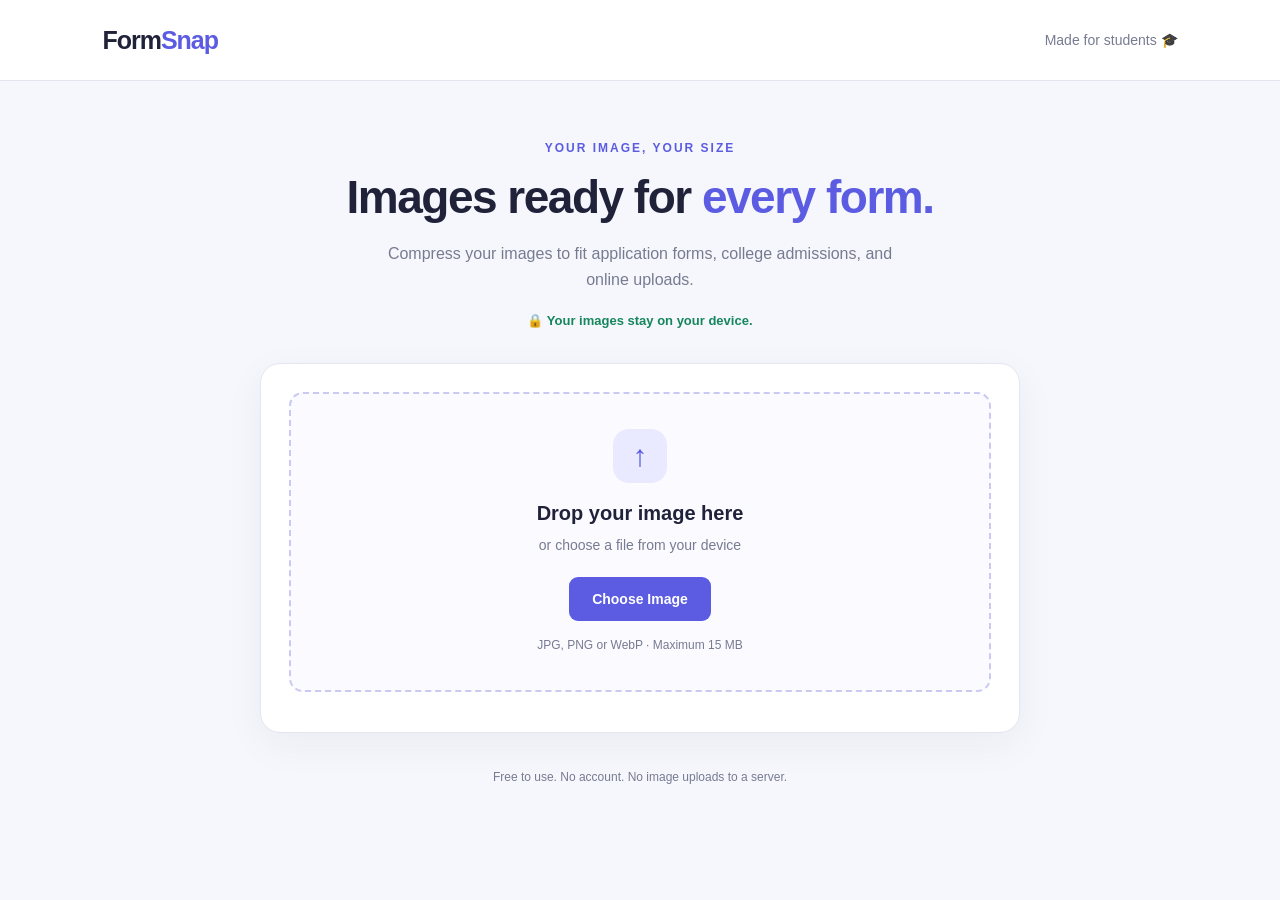
==== index.html @ 489eea36 "Add FormSnap website files" ====
<!DOCTYPE html>
<html lang="en">
<head>
  <meta charset="UTF-8">
  <meta name="viewport" content="width=device-width, initial-scale=1.0">
  <meta name="description" content="Compress images for student forms quickly and privately.">
  <title>FormSnap — Image Compressor</title>
  <link rel="stylesheet" href="style.css">
  <script src="script.js" defer></script>
</head>
<body>
  <header class="navbar">
    <a href="#" class="logo">Form<span>Snap</span></a>
    <p>Made for students 🎓</p>
  </header>

  <main class="container">
    <section class="hero">
      <p class="eyebrow">YOUR IMAGE, YOUR SIZE</p>
      <h1>Images ready for <span>every form.</span></h1>
      <p class="subtitle">
        Compress your images to fit application forms,
        college admissions, and online uploads.
      </p>
      <p class="privacy">🔒 Your images stay on your device.</p>
    </section>

    <section class="compressor">
      <div class="upload-area" id="upload-area">
        <div class="upload-icon">↑</div>
        <h2>Drop your image here</h2>
        <p>or choose a file from your device</p>

        <label for="file-input" class="upload-button">
          Choose Image
        </label>

        <input
          type="file"
          id="file-input"
          accept="image/jpeg,image/png,image/webp"
          hidden
        >

        <p class="file-hint">JPG, PNG or WebP · Maximum 15 MB</p>
      </div>

      <p id="error-message" class="error-message" role="alert" hidden></p>
      <p id="status-message" class="status-message" role="status" aria-live="polite"></p>

      <div id="editor" hidden>
        <div class="preview-container">
          <img id="image-preview" alt="Selected image preview">
        </div>

        <p id="image-info" class="image-info"></p>
        <button id="remove-image-button" class="remove-button" type="button">✕ Remove image</button>

        <label for="target-size" class="field-label">
          Target image size
        </label>

        <select id="target-size">
          <option value="51200">50 KB</option>
          <option value="102400" selected>100 KB</option>
          <option value="204800">200 KB</option>
        </select>

        <div class="size-comparison">
          <div class="size-card">
            <p>Original size</p>
            <strong id="original-size">—</strong>
          </div>

          <div class="size-card">
            <p>Compressed size</p>
            <strong id="compressed-size">Not compressed</strong>
          </div>
        </div>

        <p id="compression-result" aria-live="polite"></p>

        <button id="compress-button" class="primary-button" type="button">
          Compress Image
        </button>

        <a id="download-button" class="download-button" hidden>
          Download Image
        </a>

<div class="tool-divider"></div>

<section class="extra-tools" aria-labelledby="tools-heading">
  <h2 id="tools-heading">More image tools</h2>
  <p class="tools-description">
    Convert formats or resize your image right in your browser.
  </p>

  <label class="field-label" for="output-format">
    Convert image to
  </label>
  <select id="output-format">
    <option value="image/jpeg">JPG</option>
    <option value="image/png">PNG</option>
    <option value="image/webp">WebP</option>
  </select>

  <div class="resize-heading">
    <label class="field-label" for="resize-width">
      Resize image (pixels)
    </label>
    <label class="ratio-option">
      <input id="keep-ratio" type="checkbox" checked>
      Keep aspect ratio
    </label>
  </div>

  <div class="dimension-fields">
    <div>
      <label class="small-label" for="resize-width">Width</label>
      <input id="resize-width" type="number" min="1" max="12000" step="1">
    </div>
    <div>
      <label class="small-label" for="resize-height">Height</label>
      <input id="resize-height" type="number" min="1" max="12000" step="1">
    </div>
  </div>

  <button id="transform-button" class="primary-button" type="button">
    Convert / Resize Image
  </button>

  <p id="transformation-result" aria-live="polite"></p>
</section>

      </div>
    </section>

    <footer>
      <p>Free to use. No account. No image uploads to a server.</p>
    </footer>
  </main>
</body>
</html>
---- style.css ----
/* 1. Basic reset */
* {
  margin: 0;
  padding: 0;
  box-sizing: border-box;
}

:root {
  --primary: #5b5ce2;
  --primary-dark: #4546c5;
  --background: #f6f7fc;
  --surface: #ffffff;
  --text: #20223a;
  --muted: #777b91;
  --border: #e3e5f0;
  --success: #16865c;
  --danger: #d9364f;
}

body {
  font-family: -apple-system, BlinkMacSystemFont, "Segoe UI",
    sans-serif;
  background: var(--background);
  color: var(--text);
  min-height: 100vh;
  line-height: 1.6;
}

/* 2. Navigation */
.navbar {
  display: flex;
  justify-content: space-between;
  align-items: center;
  padding: 20px 8%;
  background: var(--surface);
  border-bottom: 1px solid var(--border);
}

.logo {
  color: var(--text);
  font-size: 25px;
  font-weight: 800;
  text-decoration: none;
  letter-spacing: -1px;
}

.logo span {
  color: var(--primary);
}

.navbar p {
  color: var(--muted);
  font-size: 14px;
}

/* 3. Main layout */
.container {
  width: min(100% - 32px, 760px);
  margin: 0 auto;
}

.hero {
  text-align: center;
  padding: 58px 0 32px;
}

.eyebrow {
  color: var(--primary);
  font-size: 12px;
  font-weight: 800;
  letter-spacing: 2px;
  margin-bottom: 12px;
}

.hero h1 {
  font-size: clamp(32px, 6vw, 46px);
  line-height: 1.2;
  letter-spacing: -1.5px;
  margin-bottom: 16px;
}

.hero h1 span {
  color: var(--primary);
}

.subtitle {
  max-width: 510px;
  margin: 0 auto;
  color: var(--muted);
  font-size: 16px;
}

.privacy {
  margin-top: 18px;
  color: var(--success);
  font-size: 13px;
  font-weight: 600;
}

/* 4. Main compressor card */
.compressor {
  background: var(--surface);
  border: 1px solid var(--border);
  border-radius: 20px;
  padding: 28px;
  box-shadow: 0 12px 40px rgba(32, 34, 58, 0.05);
  margin-bottom: 35px;
}

/* 5. Upload area */
.upload-area {
  text-align: center;
  padding: 35px 16px;
  border: 2px dashed #c9c9f2;
  border-radius: 14px;
  background: #fafaff;
  transition: background 0.2s, border-color 0.2s;
}

.upload-area.dragging {
  background: #eeeeff;
  border-color: var(--primary);
}

.upload-icon {
  display: grid;
  place-items: center;
  width: 54px;
  height: 54px;
  margin: 0 auto 14px;
  background: #e9e9ff;
  color: var(--primary);
  border-radius: 16px;
  font-size: 30px;
  font-weight: 600;
}

.upload-area h2 {
  font-size: 20px;
  margin-bottom: 5px;
}

.upload-area > p {
  color: var(--muted);
  font-size: 14px;
}

.upload-button {
  display: inline-block;
  margin-top: 20px;
  padding: 11px 23px;
  background: var(--primary);
  color: white;
  border-radius: 9px;
  font-size: 14px;
  font-weight: 700;
  cursor: pointer;
  transition: background 0.2s, transform 0.2s;
}

.upload-button:hover {
  background: var(--primary-dark);
  transform: translateY(-1px);
}

.upload-area .file-hint {
  margin-top: 15px;
  font-size: 12px;
}

/* 6. Preview */
#editor {
  margin-top: 25px;
}

.preview-container {
  display: flex;
  justify-content: center;
  align-items: center;
  padding: 15px;
  background: #f8f9fd;
  border: 1px solid var(--border);
  border-radius: 12px;
  min-height: 150px;
  margin-bottom: 12px;
}

#image-preview {
  display: block;
  max-width: 100%;
  max-height: 350px;
  object-fit: contain;
  border-radius: 6px;
}

.image-info {
  color: var(--muted);
  font-size: 13px;
  text-align: center;
  margin-bottom: 24px;
}

/* 7. Form controls */
.field-label {
  display: block;
  font-size: 14px;
  font-weight: 700;
  margin-bottom: 8px;
}

#target-size {
  width: 100%;
  padding: 12px;
  border: 1px solid var(--border);
  border-radius: 9px;
  background: white;
  color: var(--text);
  font: inherit;
  margin-bottom: 22px;
  cursor: pointer;
}

#target-size:focus {
  outline: 2px solid var(--primary);
  outline-offset: 2px;
}

/* 8. Before-and-after sizes */
.size-comparison {
  display: grid;
  grid-template-columns: 1fr 1fr;
  gap: 12px;
  margin-bottom: 20px;
}

.size-card {
  padding: 16px;
  background: #f8f9fd;
  border: 1px solid var(--border);
  border-radius: 12px;
  overflow-wrap: anywhere;
}

.size-card p {
  color: var(--muted);
  font-size: 12px;
  margin-bottom: 6px;
}

.size-card strong {
  font-size: 19px;
}

/* 9. Buttons */
.primary-button,
.download-button {
  display: block;
  width: 100%;
  padding: 13px 16px;
  border: none;
  border-radius: 9px;
  text-align: center;
  text-decoration: none;
  font: inherit;
  font-weight: 700;
  cursor: pointer;
  transition: background 0.2s;
}

.primary-button {
  background: var(--primary);
  color: white;
}

.primary-button:hover:not(:disabled) {
  background: var(--primary-dark);
}

.primary-button:disabled {
  opacity: 0.65;
  cursor: wait;
}

.download-button {
  margin-top: 12px;
  background: #e7f8ef;
  color: #147448;
  border: 1px solid #b8e8ce;
}

.download-button:hover {
  background: #d4f2e1;
}

/* 10. Status and errors */
.error-message {
  margin-top: 14px;
  padding: 11px 13px;
  color: var(--danger);
  background: #fff0f2;
  border: 1px solid #ffd2d9;
  border-radius: 9px;
  font-size: 13px;
}

.status-message {
  color: var(--muted);
  font-size: 13px;
  margin-top: 12px;
  text-align: center;
}

#compression-result {
  font-size: 13px;
  margin-bottom: 16px;
}

/* 11. Footer */
footer {
  text-align: center;
  color: var(--muted);
  font-size: 12px;
  padding: 0 0 28px;
}

/* 12. Keyboard accessibility */
button:focus-visible,
a:focus-visible,
.upload-button:focus-visible {
  outline: 3px solid #9b9cff;
  outline-offset: 3px;
}

/* 13. Mobile responsiveness */
@media (max-width: 520px) {
  .navbar {
    padding: 16px 20px;
  }

  .logo {
    font-size: 22px;
  }

  .navbar p {
    font-size: 12px;
  }

  .hero {
    padding-top: 40px;
  }

  .hero h1 {
    letter-spacing: -1px;
  }

  .subtitle {
    font-size: 14px;
  }

  .compressor {
    padding: 16px;
    border-radius: 15px;
  }

  .upload-area {
    padding: 28px 10px;
  }

  .upload-area h2 {
    font-size: 18px;
  }

  .size-card {
    padding: 12px;
  }

  .size-card strong {
    font-size: 16px;
  }
}
/* Remove selected image */
.remove-button {
  display: block;
  margin: 0 auto 24px;
  padding: 9px 16px;
  border: 1px solid #ffd2d9;
  border-radius: 8px;
  background: #fff0f2;
  color: #d9364f;
  font: inherit;
  font-size: 13px;
  font-weight: 600;
  cursor: pointer;
}

.remove-button:hover {
  background: #ffe1e6;
}

.remove-button:focus-visible {
  outline: 3px solid #ff9aaa;
  outline-offset: 3px;
}

/* Additional image tools */
.tool-divider {
  height: 1px;
  background: var(--border);
  margin: 28px 0;
}

.extra-tools h2 {
  font-size: 20px;
  margin-bottom: 4px;
}

.tools-description {
  color: var(--muted);
  font-size: 13px;
  margin-bottom: 20px;
}

#output-format,
.dimension-fields input {
  width: 100%;
  padding: 11px;
  border: 1px solid var(--border);
  border-radius: 9px;
  background: white;
  color: var(--text);
  font: inherit;
}

#output-format {
  margin-bottom: 20px;
}

.resize-heading {
  display: flex;
  align-items: center;
  justify-content: space-between;
  gap: 12px;
  flex-wrap: wrap;
}

.ratio-option {
  display: flex;
  align-items: center;
  gap: 6px;
  font-size: 12px;
  color: var(--muted);
  margin-bottom: 8px;
}

.dimension-fields {
  display: grid;
  grid-template-columns: 1fr 1fr;
  gap: 12px;
  margin-bottom: 20px;
}

.small-label {
  display: block;
  font-size: 12px;
  color: var(--muted);
  margin-bottom: 6px;
}

#transformation-result {
  font-size: 13px;
  margin-top: 12px;
  overflow-wrap: anywhere;
}

#transform-button:disabled {
  opacity: 0.65;
  cursor: wait;
}

@media (max-width: 380px) {
  .dimension-fields {
    grid-template-columns: 1fr;
  }
}
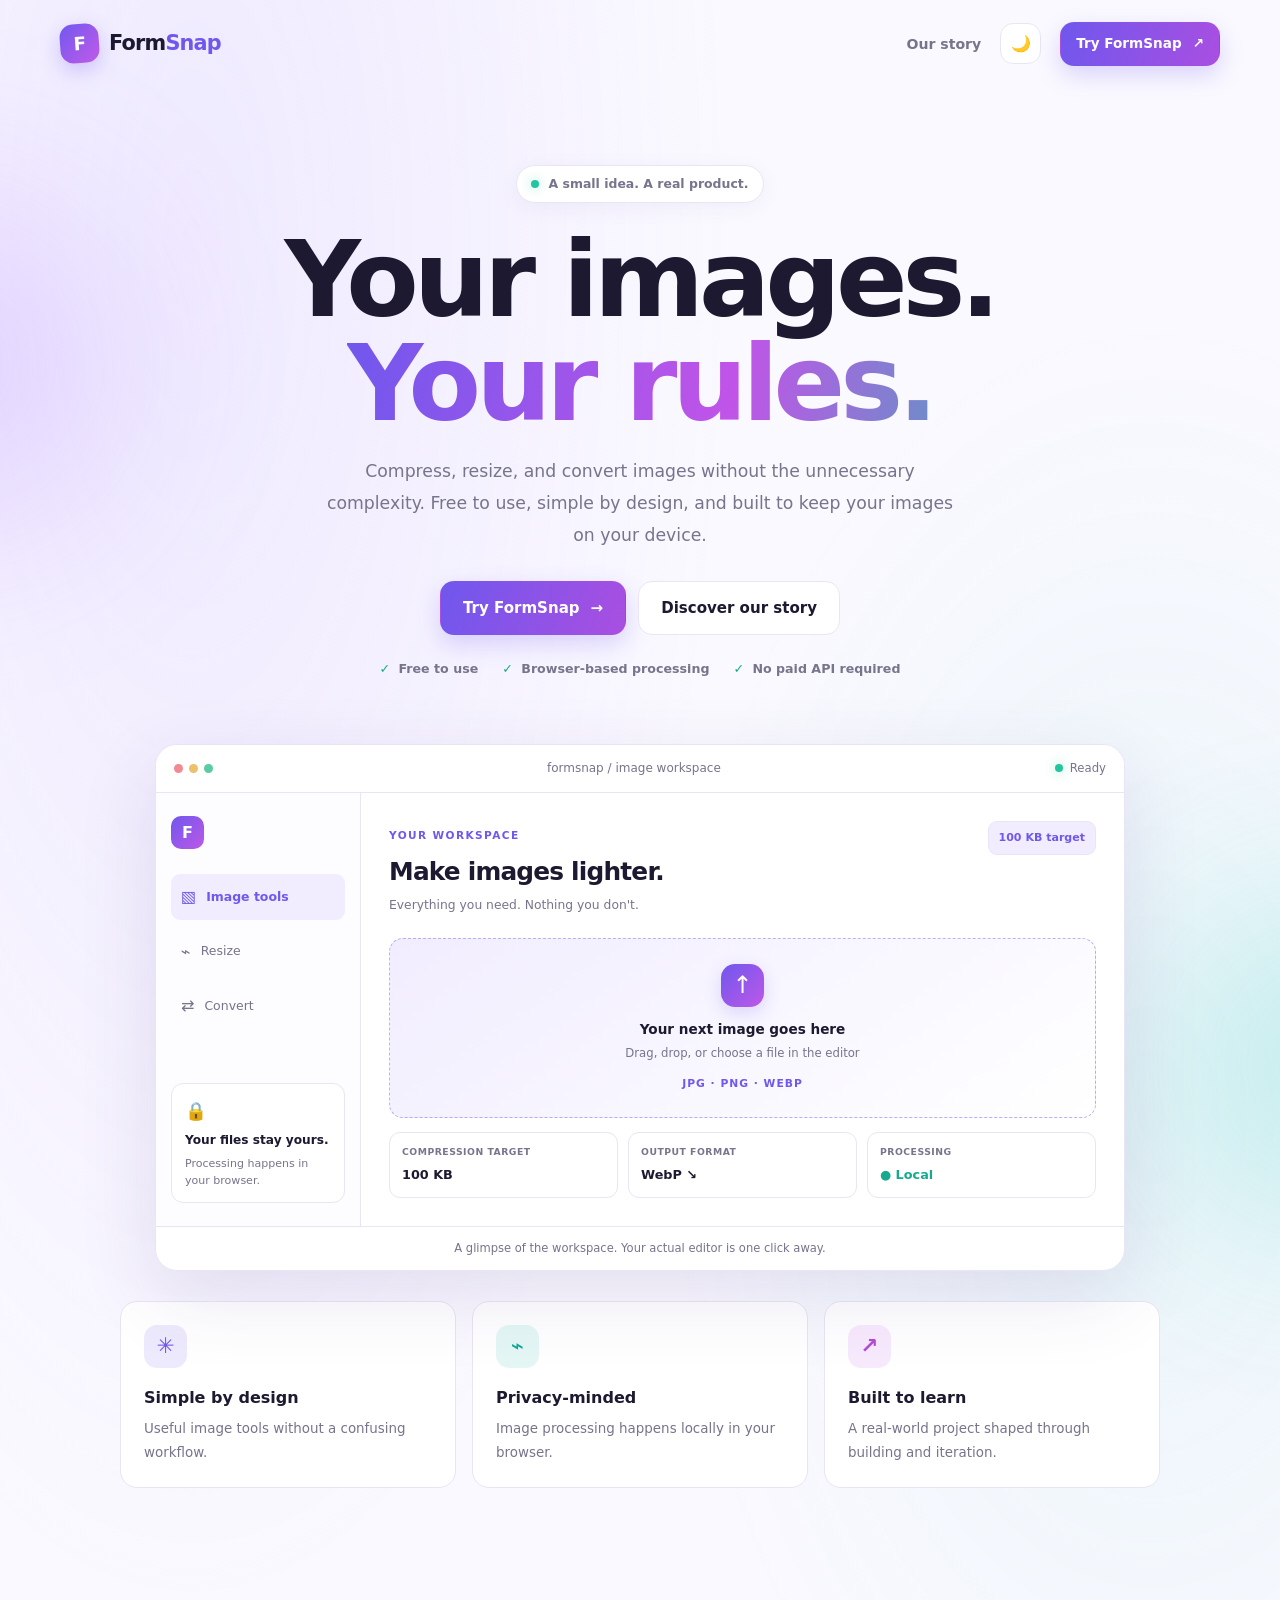
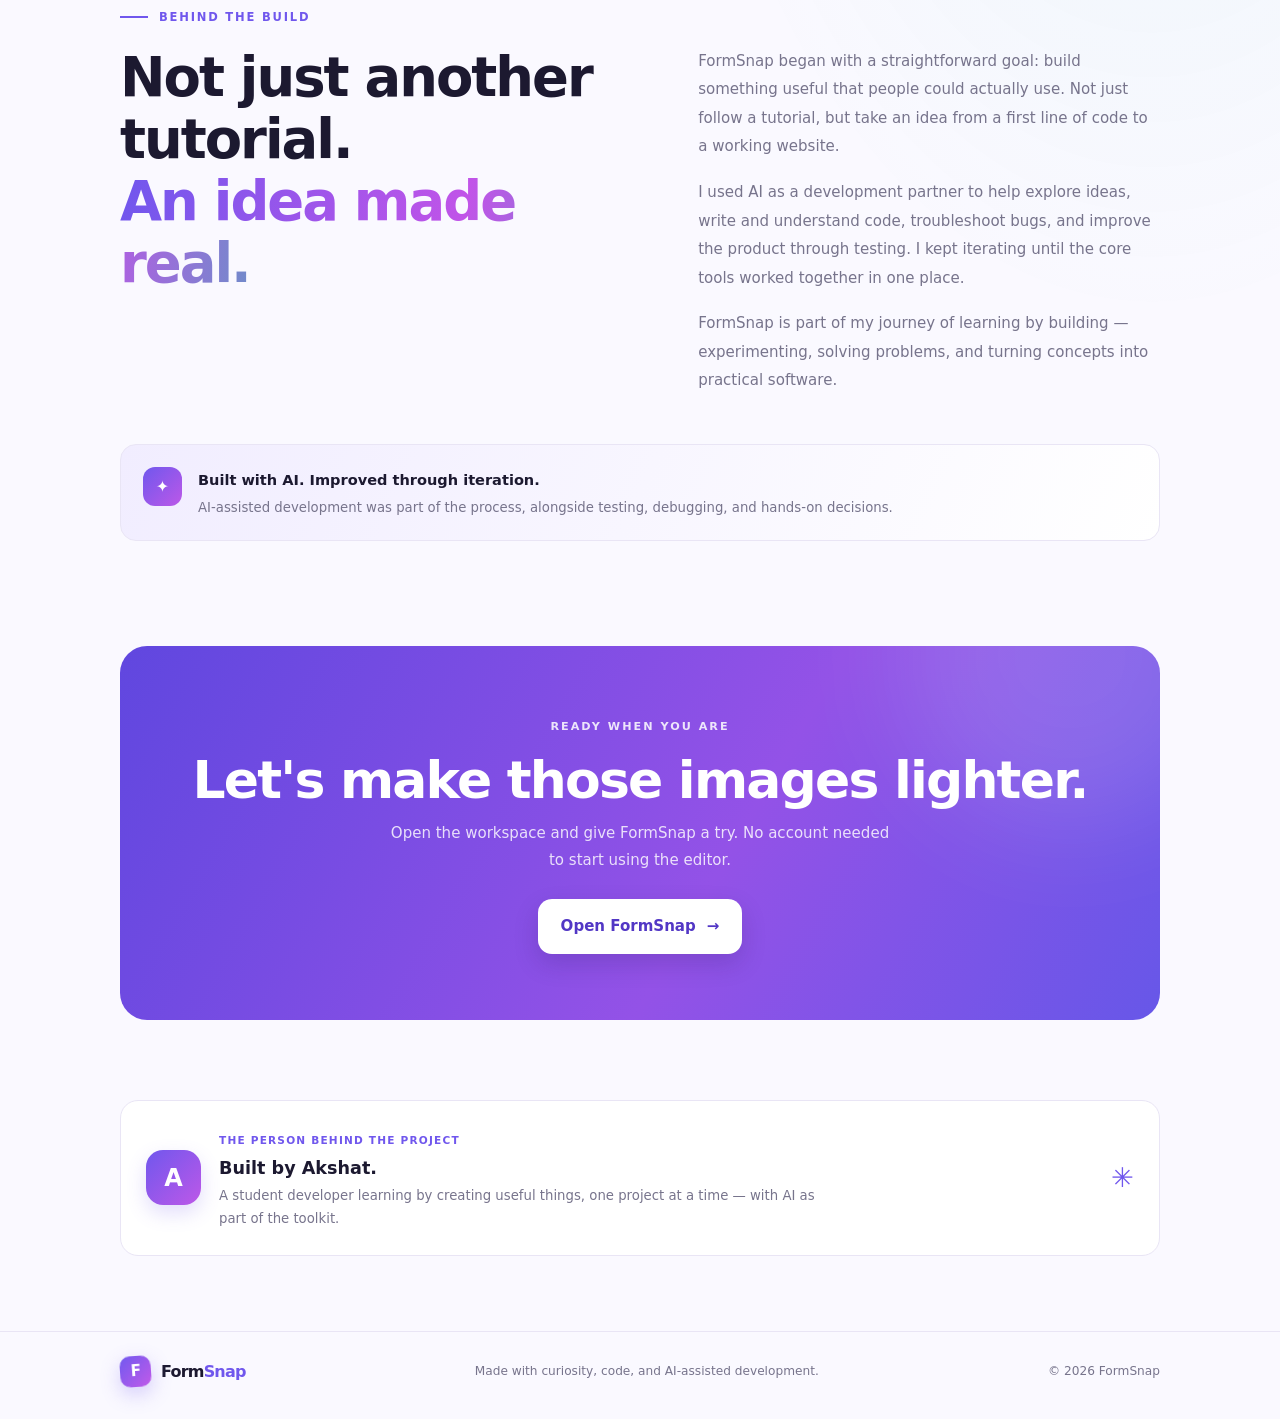
==== commit f5130221: "Add FormSnap landing page and navigation" ====
--- a/index.html
+++ b/index.html
@@ -1,145 +1,256 @@
 
 <!DOCTYPE html>
-<html lang="en">
+<html lang="en" data-theme="light">
 <head>
   <meta charset="UTF-8">
   <meta name="viewport" content="width=device-width, initial-scale=1.0">
-  <meta name="description" content="Compress images for student forms quickly and privately.">
-  <title>FormSnap — Image Compressor</title>
-  <link rel="stylesheet" href="style.css">
-  <script src="script.js" defer></script>
+  <meta name="theme-color" content="#f8f7ff">
+  <meta
+    name="description"
+    content="Meet FormSnap — a free, browser-based image compressor, resizer, and format converter built with AI-assisted development."
+  >
+  <title>FormSnap — Images, Simplified.</title>
+
+  <script>
+    try {
+      const savedTheme = localStorage.getItem("formsnap-theme");
+      const preferredTheme = window.matchMedia(
+        "(prefers-color-scheme: dark)"
+      ).matches ? "dark" : "light";
+
+      document.documentElement.dataset.theme =
+        savedTheme === "dark" || savedTheme === "light"
+          ? savedTheme
+          : preferredTheme;
+    } catch (error) {
+      // Keep the default light theme if storage is unavailable.
+    }
+  </script>
+
+  <link rel="stylesheet" href="landing.css">
+  <script src="landing.js" defer></script>
 </head>
+
 <body>
-  <header class="navbar">
-    <a href="#" class="logo">Form<span>Snap</span></a>
-    <p>Made for students 🎓</p>
+  <div class="ambient ambient-a"></div>
+  <div class="ambient ambient-b"></div>
+
+  <header class="topbar">
+    <a class="brand" href="index.html" aria-label="FormSnap home">
+      <span class="brand-icon">F</span>
+      <span>Form<span class="brand-accent">Snap</span></span>
+    </a>
+
+    <nav class="nav-actions" aria-label="Main navigation">
+      <a class="nav-about" href="#story">Our story</a>
+      <button
+        class="theme-toggle"
+        id="theme-toggle"
+        type="button"
+        aria-label="Switch theme"
+        title="Switch theme"
+      >
+        <span id="theme-icon" aria-hidden="true">🌙</span>
+      </button>
+      <a class="button button-small button-primary" href="editor.html">
+        Try FormSnap <span aria-hidden="true">↗</span>
+      </a>
+    </nav>
   </header>
 
-  <main class="container">
+  <main>
     <section class="hero">
-      <p class="eyebrow">YOUR IMAGE, YOUR SIZE</p>
-      <h1>Images ready for <span>every form.</span></h1>
-      <p class="subtitle">
-        Compress your images to fit application forms,
-        college admissions, and online uploads.
+      <div class="eyebrow">
+        <span class="live-dot"></span>
+        A small idea. A real product.
+      </div>
+
+      <h1>
+        Your images.<br>
+        <span class="gradient-text">Your rules.</span>
+      </h1>
+
+      <p class="hero-description">
+        Compress, resize, and convert images without the unnecessary
+        complexity. Free to use, simple by design, and built to keep
+        your images on your device.
       </p>
-      <p class="privacy">🔒 Your images stay on your device.</p>
-    </section>
-
-    <section class="compressor">
-      <div class="upload-area" id="upload-area">
-        <div class="upload-icon">↑</div>
-        <h2>Drop your image here</h2>
-        <p>or choose a file from your device</p>
-
-        <label for="file-input" class="upload-button">
-          Choose Image
-        </label>
-
-        <input
-          type="file"
-          id="file-input"
-          accept="image/jpeg,image/png,image/webp"
-          hidden
-        >
-
-        <p class="file-hint">JPG, PNG or WebP · Maximum 15 MB</p>
-      </div>
-
-      <p id="error-message" class="error-message" role="alert" hidden></p>
-      <p id="status-message" class="status-message" role="status" aria-live="polite"></p>
-
-      <div id="editor" hidden>
-        <div class="preview-container">
-          <img id="image-preview" alt="Selected image preview">
-        </div>
-
-        <p id="image-info" class="image-info"></p>
-        <button id="remove-image-button" class="remove-button" type="button">✕ Remove image</button>
-
-        <label for="target-size" class="field-label">
-          Target image size
-        </label>
-
-        <select id="target-size">
-          <option value="51200">50 KB</option>
-          <option value="102400" selected>100 KB</option>
-          <option value="204800">200 KB</option>
-        </select>
-
-        <div class="size-comparison">
-          <div class="size-card">
-            <p>Original size</p>
-            <strong id="original-size">—</strong>
+
+      <div class="hero-actions">
+        <a class="button button-primary button-large" href="editor.html">
+          Try FormSnap <span aria-hidden="true">→</span>
+        </a>
+        <a class="button button-secondary button-large" href="#story">
+          Discover our story
+        </a>
+      </div>
+
+      <div class="trust-row">
+        <span><span class="check">✓</span> Free to use</span>
+        <span><span class="check">✓</span> Browser-based processing</span>
+        <span><span class="check">✓</span> No paid API required</span>
+      </div>
+
+      <div class="product-window" aria-label="FormSnap product preview">
+        <div class="window-top">
+          <div class="window-dots" aria-hidden="true">
+            <span></span><span></span><span></span>
           </div>
-
-          <div class="size-card">
-            <p>Compressed size</p>
-            <strong id="compressed-size">Not compressed</strong>
+          <span class="window-label">formsnap / image workspace</span>
+          <span class="window-status"><span></span> Ready</span>
+        </div>
+
+        <div class="mock-workspace">
+          <div class="mock-sidebar">
+            <div class="mock-logo">F</div>
+            <div class="mock-nav active"><span>▧</span> Image tools</div>
+            <div class="mock-nav"><span>⌁</span> Resize</div>
+            <div class="mock-nav"><span>⇄</span> Convert</div>
+            <div class="mock-private">
+              <span>🔒</span>
+              <strong>Your files stay yours.</strong>
+              <small>Processing happens in your browser.</small>
+            </div>
           </div>
-        </div>
-
-        <p id="compression-result" aria-live="polite"></p>
-
-        <button id="compress-button" class="primary-button" type="button">
-          Compress Image
-        </button>
-
-        <a id="download-button" class="download-button" hidden>
-          Download Image
-        </a>
-
-<div class="tool-divider"></div>
-
-<section class="extra-tools" aria-labelledby="tools-heading">
-  <h2 id="tools-heading">More image tools</h2>
-  <p class="tools-description">
-    Convert formats or resize your image right in your browser.
-  </p>
-
-  <label class="field-label" for="output-format">
-    Convert image to
-  </label>
-  <select id="output-format">
-    <option value="image/jpeg">JPG</option>
-    <option value="image/png">PNG</option>
-    <option value="image/webp">WebP</option>
-  </select>
-
-  <div class="resize-heading">
-    <label class="field-label" for="resize-width">
-      Resize image (pixels)
-    </label>
-    <label class="ratio-option">
-      <input id="keep-ratio" type="checkbox" checked>
-      Keep aspect ratio
-    </label>
-  </div>
-
-  <div class="dimension-fields">
-    <div>
-      <label class="small-label" for="resize-width">Width</label>
-      <input id="resize-width" type="number" min="1" max="12000" step="1">
-    </div>
-    <div>
-      <label class="small-label" for="resize-height">Height</label>
-      <input id="resize-height" type="number" min="1" max="12000" step="1">
-    </div>
-  </div>
-
-  <button id="transform-button" class="primary-button" type="button">
-    Convert / Resize Image
-  </button>
-
-  <p id="transformation-result" aria-live="polite"></p>
-</section>
-
-      </div>
-    </section>
-
-    <footer>
-      <p>Free to use. No account. No image uploads to a server.</p>
-    </footer>
+
+          <div class="mock-main">
+            <div class="mock-heading">
+              <div>
+                <span class="mock-kicker">YOUR WORKSPACE</span>
+                <h2>Make images lighter.</h2>
+                <p>Everything you need. Nothing you don't.</p>
+              </div>
+              <span class="mock-badge">100 KB target</span>
+            </div>
+
+            <div class="mock-upload">
+              <div class="mock-upload-icon">↑</div>
+              <strong>Your next image goes here</strong>
+              <span>Drag, drop, or choose a file in the editor</span>
+              <span class="mock-file-types">JPG · PNG · WEBP</span>
+            </div>
+
+            <div class="mock-settings">
+              <div>
+                <span>COMPRESSION TARGET</span>
+                <strong>100 KB</strong>
+              </div>
+              <div>
+                <span>OUTPUT FORMAT</span>
+                <strong>WebP ↘</strong>
+              </div>
+              <div>
+                <span>PROCESSING</span>
+                <strong class="local-status">● Local</strong>
+              </div>
+            </div>
+          </div>
+        </div>
+        <div class="window-caption">
+          A glimpse of the workspace. Your actual editor is one click away.
+        </div>
+      </div>
+    </section>
+
+    <section class="benefits section-wrap" aria-label="Product benefits">
+      <article class="benefit-card">
+        <span class="benefit-icon purple">✳</span>
+        <h3>Simple by design</h3>
+        <p>Useful image tools without a confusing workflow.</p>
+      </article>
+      <article class="benefit-card">
+        <span class="benefit-icon teal">⌁</span>
+        <h3>Privacy-minded</h3>
+        <p>Image processing happens locally in your browser.</p>
+      </article>
+      <article class="benefit-card">
+        <span class="benefit-icon pink">↗</span>
+        <h3>Built to learn</h3>
+        <p>A real-world project shaped through building and iteration.</p>
+      </article>
+    </section>
+
+    <section class="story section-wrap" id="story">
+      <div class="story-label">
+        <span class="story-line"></span>
+        BEHIND THE BUILD
+      </div>
+
+      <div class="story-grid">
+        <div>
+          <h2>
+            Not just another tutorial.<br>
+            <span class="gradient-text">An idea made real.</span>
+          </h2>
+        </div>
+
+        <div class="story-copy">
+          <p>
+            FormSnap began with a straightforward goal: build something
+            useful that people could actually use. Not just follow a
+            tutorial, but take an idea from a first line of code to a
+            working website.
+          </p>
+          <p>
+            I used AI as a development partner to help explore ideas,
+            write and understand code, troubleshoot bugs, and improve
+            the product through testing. I kept iterating until the
+            core tools worked together in one place.
+          </p>
+          <p>
+            FormSnap is part of my journey of learning by building —
+            experimenting, solving problems, and turning concepts into
+            practical software.
+          </p>
+        </div>
+      </div>
+
+      <div class="story-note">
+        <span class="note-icon">✦</span>
+        <div>
+          <strong>Built with AI. Improved through iteration.</strong>
+          <p>
+            AI-assisted development was part of the process, alongside
+            testing, debugging, and hands-on decisions.
+          </p>
+        </div>
+      </div>
+    </section>
+
+    <section class="cta-section">
+      <div class="cta-glow"></div>
+      <span class="cta-kicker">READY WHEN YOU ARE</span>
+      <h2>Let's make those images lighter.</h2>
+      <p>
+        Open the workspace and give FormSnap a try. No account needed
+        to start using the editor.
+      </p>
+      <a class="button button-white button-large" href="editor.html">
+        Open FormSnap <span aria-hidden="true">→</span>
+      </a>
+    </section>
+
+    <section class="creator section-wrap">
+      <div class="creator-avatar">A</div>
+      <div>
+        <span class="creator-label">THE PERSON BEHIND THE PROJECT</span>
+        <h3>Built by Akshat.</h3>
+        <p>
+          A student developer learning by creating useful things,
+          one project at a time — with AI as part of the toolkit.
+        </p>
+      </div>
+      <span class="creator-sparkle" aria-hidden="true">✳</span>
+    </section>
   </main>
+
+  <footer class="footer">
+    <a class="brand footer-brand" href="index.html">
+      <span class="brand-icon">F</span>
+      <span>Form<span class="brand-accent">Snap</span></span>
+    </a>
+    <p>Made with curiosity, code, and AI-assisted development.</p>
+    <span>© <span id="current-year"></span> FormSnap</span>
+  </footer>
 </body>
 </html>
--- a/landing.css
+++ b/landing.css
@@ -0,0 +1,1035 @@
+
+:root {
+  color-scheme: light;
+  --bg: #faf9ff;
+  --surface: #ffffff;
+  --text: #1c1930;
+  --muted: #77748c;
+  --border: #e9e5f5;
+  --primary: #7057ed;
+  --accent: #b35bea;
+  --soft: #f1edff;
+  --shadow: 0 25px 80px rgba(62, 42, 125, 0.12);
+}
+
+html[data-theme="dark"] {
+  color-scheme: dark;
+  --bg: #100f1b;
+  --surface: #1b1929;
+  --text: #f7f4ff;
+  --muted: #aaa5c1;
+  --border: #343047;
+  --primary: #a395ff;
+  --accent: #d28bff;
+  --soft: #27223d;
+  --shadow: 0 25px 80px rgba(0, 0, 0, 0.3);
+}
+
+* {
+  box-sizing: border-box;
+}
+
+html {
+  scroll-behavior: smooth;
+  scroll-padding-top: 100px;
+}
+
+body {
+  position: relative;
+  isolation: isolate;
+  margin: 0;
+  min-height: 100vh;
+  overflow-x: hidden;
+  background:
+    radial-gradient(ellipse at 15% 8%, rgba(153, 110, 255, 0.11), transparent 35%),
+    radial-gradient(ellipse at 90% 37%, rgba(35, 201, 180, 0.07), transparent 30%),
+    var(--bg);
+  color: var(--text);
+  font-family: Inter, ui-sans-serif, system-ui, -apple-system,
+    BlinkMacSystemFont, "Segoe UI", sans-serif;
+  line-height: 1.6;
+  transition: background-color 220ms ease, color 220ms ease;
+}
+
+a {
+  color: inherit;
+  text-decoration: none;
+}
+
+button {
+  font: inherit;
+}
+
+button:focus-visible,
+a:focus-visible {
+  outline: 3px solid #27bba8;
+  outline-offset: 4px;
+}
+
+.ambient {
+  position: absolute;
+  z-index: -1;
+  width: 330px;
+  height: 330px;
+  border-radius: 50%;
+  filter: blur(100px);
+  opacity: 0.23;
+  pointer-events: none;
+  animation: float 12s ease-in-out infinite alternate;
+}
+
+.ambient-a {
+  top: 200px;
+  left: -220px;
+  background: #a46aff;
+}
+
+.ambient-b {
+  top: 900px;
+  right: -220px;
+  background: #28cbb7;
+  animation-delay: -5s;
+}
+
+@keyframes float {
+  to {
+    transform: translate(30px, 35px) scale(1.12);
+  }
+}
+
+@keyframes enter {
+  from {
+    opacity: 0;
+    transform: translateY(18px);
+  }
+  to {
+    opacity: 1;
+    transform: translateY(0);
+  }
+}
+
+@keyframes gradient-flow {
+  to {
+    background-position: 200% center;
+  }
+}
+
+/* Navigation */
+
+.topbar {
+  position: relative;
+  z-index: 5;
+  display: flex;
+  align-items: center;
+  justify-content: space-between;
+  gap: 18px;
+  width: min(1160px, calc(100% - 48px));
+  margin: auto;
+  padding: 22px 0;
+}
+
+.brand {
+  display: inline-flex;
+  align-items: center;
+  gap: 10px;
+  font-size: 1.3rem;
+  font-weight: 850;
+  letter-spacing: -0.8px;
+}
+
+.brand-icon {
+  display: grid;
+  width: 39px;
+  height: 39px;
+  place-items: center;
+  border-radius: 13px;
+  background: linear-gradient(135deg, #7159ef, #c15ae9);
+  box-shadow: 0 7px 20px rgba(112, 87, 237, 0.28);
+  color: white;
+  font-size: 1.15rem;
+  font-weight: 900;
+  transform: rotate(-4deg);
+  transition: transform 220ms ease;
+}
+
+.brand:hover .brand-icon {
+  transform: rotate(5deg);
+}
+
+.brand-accent {
+  color: var(--primary);
+}
+
+.nav-actions {
+  display: flex;
+  align-items: center;
+  gap: 19px;
+}
+
+.nav-about {
+  color: var(--muted);
+  font-size: 0.88rem;
+  font-weight: 650;
+}
+
+.nav-about:hover {
+  color: var(--primary);
+}
+
+.theme-toggle {
+  display: grid;
+  width: 41px;
+  height: 41px;
+  place-items: center;
+  border: 1px solid var(--border);
+  border-radius: 13px;
+  background: var(--surface);
+  color: var(--text);
+  cursor: pointer;
+  transition: transform 200ms ease, background 200ms ease;
+}
+
+.theme-toggle:hover {
+  transform: translateY(-2px);
+}
+
+/* Buttons */
+
+.button {
+  display: inline-flex;
+  align-items: center;
+  justify-content: center;
+  gap: 11px;
+  border: 1px solid transparent;
+  border-radius: 14px;
+  font-weight: 750;
+  transition:
+    transform 200ms ease,
+    box-shadow 200ms ease,
+    background 200ms ease;
+}
+
+.button:hover {
+  transform: translateY(-2px);
+}
+
+.button-small {
+  padding: 10px 15px;
+  font-size: 0.85rem;
+}
+
+.button-large {
+  min-height: 53px;
+  padding: 14px 22px;
+  font-size: 0.94rem;
+}
+
+.button-primary {
+  background: linear-gradient(110deg, #7057ed, #a94fe1);
+  box-shadow: 0 9px 23px rgba(112, 87, 237, 0.23);
+  color: white;
+}
+
+.button-primary:hover {
+  box-shadow: 0 13px 30px rgba(112, 87, 237, 0.35);
+}
+
+.button-secondary {
+  border-color: var(--border);
+  background: var(--surface);
+  color: var(--text);
+}
+
+.button-secondary:hover {
+  border-color: var(--primary);
+}
+
+.button-white {
+  background: white;
+  box-shadow: 0 10px 25px rgba(35, 21, 86, 0.18);
+  color: #5237c5;
+}
+
+/* Hero */
+
+.hero {
+  width: min(970px, calc(100% - 36px));
+  margin: auto;
+  padding: 77px 0 0;
+  text-align: center;
+  animation: enter 650ms ease both;
+}
+
+.eyebrow {
+  display: inline-flex;
+  align-items: center;
+  gap: 9px;
+  padding: 8px 14px;
+  border: 1px solid var(--border);
+  border-radius: 999px;
+  background: var(--surface);
+  box-shadow: 0 5px 22px rgba(62, 42, 125, 0.05);
+  color: var(--muted);
+  font-size: 0.78rem;
+  font-weight: 700;
+}
+
+.live-dot,
+.window-status span {
+  width: 8px;
+  height: 8px;
+  flex-shrink: 0;
+  border-radius: 50%;
+  background: #21c69e;
+  box-shadow: 0 0 12px rgba(33, 198, 158, 0.45);
+}
+
+.hero h1 {
+  margin: 25px 0 19px;
+  font-size: clamp(3.4rem, 8.5vw, 6.6rem);
+  font-weight: 900;
+  letter-spacing: -5px;
+  line-height: 0.99;
+}
+
+.gradient-text {
+  color: var(--primary);
+  background: linear-gradient(100deg, #7057ed, #c154e8, #24bfae, #7057ed);
+  background-size: 200% auto;
+  background-clip: text;
+  -webkit-background-clip: text;
+  -webkit-text-fill-color: transparent;
+  animation: gradient-flow 8s linear infinite;
+}
+
+.hero-description {
+  max-width: 640px;
+  margin: 0 auto;
+  color: var(--muted);
+  font-size: 1.08rem;
+  line-height: 1.85;
+}
+
+.hero-actions {
+  display: flex;
+  flex-wrap: wrap;
+  justify-content: center;
+  gap: 12px;
+  margin-top: 29px;
+}
+
+.trust-row {
+  display: flex;
+  flex-wrap: wrap;
+  justify-content: center;
+  gap: 12px 24px;
+  margin-top: 24px;
+  color: var(--muted);
+  font-size: 0.79rem;
+  font-weight: 600;
+}
+
+.check {
+  margin-right: 4px;
+  color: #16a98d;
+  font-weight: 900;
+}
+
+/* Product preview */
+
+.product-window {
+  margin: 65px auto 0;
+  overflow: hidden;
+  border: 1px solid var(--border);
+  border-radius: 22px;
+  background: var(--surface);
+  box-shadow: var(--shadow);
+  text-align: left;
+  transform-origin: center;
+  animation: enter 800ms 150ms ease both;
+}
+
+.window-top {
+  display: flex;
+  min-height: 48px;
+  align-items: center;
+  justify-content: space-between;
+  gap: 12px;
+  padding: 10px 18px;
+  border-bottom: 1px solid var(--border);
+  background: var(--surface);
+}
+
+.window-dots {
+  display: flex;
+  gap: 6px;
+}
+
+.window-dots span {
+  width: 9px;
+  height: 9px;
+  border-radius: 50%;
+  background: #f28a92;
+}
+
+.window-dots span:nth-child(2) {
+  background: #edc16a;
+}
+
+.window-dots span:nth-child(3) {
+  background: #5bcba1;
+}
+
+.window-label {
+  color: var(--muted);
+  font-size: 0.75rem;
+}
+
+.window-status {
+  display: inline-flex;
+  align-items: center;
+  gap: 7px;
+  color: var(--muted);
+  font-size: 0.73rem;
+}
+
+.mock-workspace {
+  display: grid;
+  grid-template-columns: 205px minmax(0, 1fr);
+  min-height: 350px;
+}
+
+.mock-sidebar {
+  display: flex;
+  flex-direction: column;
+  gap: 9px;
+  padding: 23px 15px;
+  border-right: 1px solid var(--border);
+  background: color-mix(in srgb, var(--surface) 85%, var(--soft));
+}
+
+.mock-logo {
+  display: grid;
+  width: 33px;
+  height: 33px;
+  place-items: center;
+  margin-bottom: 16px;
+  border-radius: 10px;
+  background: linear-gradient(135deg, #7057ed, #bc58e7);
+  color: white;
+  font-weight: 900;
+}
+
+.mock-nav {
+  display: flex;
+  align-items: center;
+  gap: 10px;
+  padding: 10px;
+  border-radius: 9px;
+  color: var(--muted);
+  font-size: 0.78rem;
+}
+
+.mock-nav span {
+  font-size: 1rem;
+}
+
+.mock-nav.active {
+  background: var(--soft);
+  color: var(--primary);
+  font-weight: 750;
+}
+
+.mock-private {
+  display: flex;
+  flex-direction: column;
+  gap: 6px;
+  margin-top: auto;
+  padding: 13px;
+  border: 1px solid var(--border);
+  border-radius: 12px;
+  background: var(--surface);
+}
+
+.mock-private > span {
+  font-size: 1.1rem;
+}
+
+.mock-private strong {
+  font-size: 0.76rem;
+}
+
+.mock-private small {
+  color: var(--muted);
+  font-size: 0.69rem;
+  line-height: 1.5;
+}
+
+.mock-main {
+  min-width: 0;
+  padding: 28px;
+}
+
+.mock-heading {
+  display: flex;
+  align-items: flex-start;
+  justify-content: space-between;
+  gap: 12px;
+  margin-bottom: 22px;
+}
+
+.mock-kicker {
+  color: var(--primary);
+  font-size: 0.66rem;
+  font-weight: 850;
+  letter-spacing: 1.4px;
+}
+
+.mock-heading h2 {
+  margin: 5px 0;
+  font-size: clamp(1.1rem, 3vw, 1.55rem);
+  letter-spacing: -0.8px;
+}
+
+.mock-heading p {
+  margin: 0;
+  color: var(--muted);
+  font-size: 0.77rem;
+}
+
+.mock-badge {
+  flex-shrink: 0;
+  padding: 7px 10px;
+  border: 1px solid var(--border);
+  border-radius: 9px;
+  background: var(--soft);
+  color: var(--primary);
+  font-size: 0.69rem;
+  font-weight: 750;
+}
+
+.mock-upload {
+  display: flex;
+  min-height: 180px;
+  flex-direction: column;
+  align-items: center;
+  justify-content: center;
+  padding: 20px;
+  border: 1px dashed rgba(112, 87, 237, 0.45);
+  border-radius: 14px;
+  background: linear-gradient(145deg, var(--soft), var(--surface));
+  text-align: center;
+}
+
+.mock-upload-icon {
+  display: grid;
+  width: 43px;
+  height: 43px;
+  place-items: center;
+  margin-bottom: 12px;
+  border-radius: 14px;
+  background: linear-gradient(135deg, #7057ed, #bd58e8);
+  box-shadow: 0 6px 17px rgba(112, 87, 237, 0.2);
+  color: white;
+  font-size: 1.5rem;
+}
+
+.mock-upload strong {
+  font-size: 0.85rem;
+}
+
+.mock-upload > span {
+  margin-top: 4px;
+  color: var(--muted);
+  font-size: 0.73rem;
+}
+
+.mock-upload .mock-file-types {
+  margin-top: 12px;
+  color: var(--primary);
+  font-size: 0.67rem;
+  font-weight: 800;
+  letter-spacing: 1px;
+}
+
+.mock-settings {
+  display: grid;
+  grid-template-columns: repeat(3, minmax(0, 1fr));
+  gap: 10px;
+  margin-top: 14px;
+}
+
+.mock-settings > div {
+  display: flex;
+  min-width: 0;
+  flex-direction: column;
+  gap: 5px;
+  padding: 12px;
+  border: 1px solid var(--border);
+  border-radius: 11px;
+}
+
+.mock-settings span {
+  color: var(--muted);
+  font-size: 0.58rem;
+  font-weight: 750;
+  letter-spacing: 0.5px;
+}
+
+.mock-settings strong {
+  font-size: 0.8rem;
+  overflow-wrap: anywhere;
+}
+
+.mock-settings .local-status {
+  color: #16a98d;
+}
+
+.window-caption {
+  padding: 12px;
+  border-top: 1px solid var(--border);
+  color: var(--muted);
+  font-size: 0.72rem;
+  text-align: center;
+}
+
+/* Benefit cards */
+
+.section-wrap {
+  width: min(1040px, calc(100% - 40px));
+  margin-right: auto;
+  margin-left: auto;
+}
+
+.benefits {
+  display: grid;
+  grid-template-columns: repeat(3, minmax(0, 1fr));
+  gap: 16px;
+  margin-top: 30px;
+}
+
+.benefit-card {
+  padding: 23px;
+  border: 1px solid var(--border);
+  border-radius: 17px;
+  background: var(--surface);
+  transition: transform 220ms ease, border-color 220ms ease;
+}
+
+.benefit-card:hover {
+  transform: translateY(-4px);
+  border-color: var(--primary);
+}
+
+.benefit-icon {
+  display: grid;
+  width: 43px;
+  height: 43px;
+  place-items: center;
+  margin-bottom: 17px;
+  border-radius: 13px;
+  font-size: 1.35rem;
+  font-weight: 800;
+}
+
+.benefit-icon.purple {
+  background: rgba(112, 87, 237, 0.12);
+  color: var(--primary);
+}
+
+.benefit-icon.teal {
+  background: rgba(35, 191, 174, 0.12);
+  color: #13a896;
+}
+
+.benefit-icon.pink {
+  background: rgba(193, 84, 232, 0.12);
+  color: #b44bd6;
+}
+
+.benefit-card h3 {
+  margin: 0 0 7px;
+  font-size: 1rem;
+}
+
+.benefit-card p {
+  margin: 0;
+  color: var(--muted);
+  font-size: 0.84rem;
+  line-height: 1.75;
+}
+
+/* Story section */
+
+.story {
+  padding-top: 120px;
+  padding-bottom: 105px;
+}
+
+.story-label {
+  display: flex;
+  align-items: center;
+  gap: 11px;
+  color: var(--primary);
+  font-size: 0.72rem;
+  font-weight: 850;
+  letter-spacing: 1.8px;
+}
+
+.story-line {
+  width: 28px;
+  height: 2px;
+  background: var(--primary);
+}
+
+.story-grid {
+  display: grid;
+  grid-template-columns: 1fr 0.9fr;
+  gap: 65px;
+  margin-top: 20px;
+}
+
+.story-grid h2 {
+  margin: 0;
+  font-size: clamp(2rem, 4.5vw, 3.4rem);
+  letter-spacing: -2px;
+  line-height: 1.14;
+}
+
+.story-copy p {
+  margin: 0 0 17px;
+  color: var(--muted);
+  font-size: 0.94rem;
+  line-height: 1.9;
+}
+
+.story-note {
+  display: flex;
+  align-items: flex-start;
+  gap: 16px;
+  margin-top: 32px;
+  padding: 22px;
+  border: 1px solid var(--border);
+  border-radius: 16px;
+  background: linear-gradient(115deg, var(--soft), var(--surface));
+}
+
+.note-icon {
+  display: grid;
+  width: 39px;
+  height: 39px;
+  flex-shrink: 0;
+  place-items: center;
+  border-radius: 12px;
+  background: linear-gradient(135deg, #7057ed, #bc58e8);
+  color: white;
+}
+
+.story-note strong {
+  font-size: 0.91rem;
+}
+
+.story-note p {
+  margin: 4px 0 0;
+  color: var(--muted);
+  font-size: 0.83rem;
+}
+
+/* Final call to action */
+
+.cta-section {
+  position: relative;
+  isolation: isolate;
+  overflow: hidden;
+  width: min(1040px, calc(100% - 40px));
+  margin: 0 auto 80px;
+  padding: 66px 24px;
+  border-radius: 27px;
+  background: linear-gradient(120deg, #6047df, #9352e7 58%, #6757e8);
+  color: white;
+  text-align: center;
+}
+
+.cta-glow {
+  position: absolute;
+  z-index: -1;
+  top: -160px;
+  right: -80px;
+  width: 340px;
+  height: 340px;
+  border-radius: 50%;
+  background: rgba(255, 255, 255, 0.13);
+  filter: blur(55px);
+}
+
+.cta-kicker {
+  font-size: 0.7rem;
+  font-weight: 800;
+  letter-spacing: 2px;
+  opacity: 0.85;
+}
+
+.cta-section h2 {
+  margin: 13px 0 10px;
+  font-size: clamp(2rem, 5vw, 3.25rem);
+  font-weight: 850;
+  letter-spacing: -1.8px;
+  line-height: 1.15;
+}
+
+.cta-section p {
+  max-width: 510px;
+  margin: 0 auto;
+  color: rgba(255, 255, 255, 0.82);
+  font-size: 0.94rem;
+  line-height: 1.8;
+}
+
+.cta-section .button {
+  margin-top: 25px;
+}
+
+/* Creator and footer */
+
+.creator {
+  display: flex;
+  align-items: center;
+  gap: 18px;
+  margin-bottom: 75px;
+  padding: 25px;
+  border: 1px solid var(--border);
+  border-radius: 18px;
+  background: var(--surface);
+}
+
+.creator-avatar {
+  display: grid;
+  width: 55px;
+  height: 55px;
+  flex-shrink: 0;
+  place-items: center;
+  border-radius: 17px;
+  background: linear-gradient(135deg, #7057ed, #bd58e8);
+  box-shadow: 0 8px 20px rgba(112, 87, 237, 0.2);
+  color: white;
+  font-size: 1.5rem;
+  font-weight: 900;
+}
+
+.creator-label {
+  color: var(--primary);
+  font-size: 0.66rem;
+  font-weight: 850;
+  letter-spacing: 1.2px;
+}
+
+.creator h3 {
+  margin: 3px 0;
+  font-size: 1.1rem;
+}
+
+.creator p {
+  max-width: 610px;
+  margin: 0;
+  color: var(--muted);
+  font-size: 0.83rem;
+  line-height: 1.7;
+}
+
+.creator-sparkle {
+  margin-left: auto;
+  color: var(--primary);
+  font-size: 1.7rem;
+}
+
+.footer {
+  display: flex;
+  flex-wrap: wrap;
+  align-items: center;
+  justify-content: space-between;
+  gap: 15px;
+  padding: 24px max(24px, calc((100% - 1040px) / 2)) 32px;
+  border-top: 1px solid var(--border);
+  color: var(--muted);
+  font-size: 0.76rem;
+}
+
+.footer-brand {
+  color: var(--text);
+  font-size: 1rem;
+}
+
+.footer-brand .brand-icon {
+  width: 31px;
+  height: 31px;
+  border-radius: 10px;
+  font-size: 0.95rem;
+}
+
+.footer p {
+  margin: 0;
+}
+
+/* Mobile and accessibility */
+
+@media (max-width: 720px) {
+  .topbar {
+    width: calc(100% - 28px);
+  }
+
+  .nav-actions {
+    gap: 10px;
+  }
+
+  .nav-about {
+    display: none;
+  }
+
+  .hero {
+    padding-top: 52px;
+  }
+
+  .hero h1 {
+    letter-spacing: -2.8px;
+  }
+
+  .hero-description {
+    font-size: 0.96rem;
+  }
+
+  .product-window {
+    margin-top: 43px;
+  }
+
+  .mock-workspace {
+    grid-template-columns: 1fr;
+  }
+
+  .mock-sidebar {
+    display: none;
+  }
+
+  .mock-main {
+    padding: 20px;
+  }
+
+  .benefits {
+    grid-template-columns: 1fr;
+  }
+
+  .benefit-card {
+    padding: 18px;
+  }
+
+  .benefit-icon {
+    margin-bottom: 10px;
+  }
+
+  .story {
+    padding-top: 85px;
+    padding-bottom: 75px;
+  }
+
+  .story-grid {
+    grid-template-columns: 1fr;
+    gap: 24px;
+  }
+
+  .cta-section {
+    padding: 48px 22px;
+    margin-bottom: 55px;
+  }
+
+  .footer {
+    justify-content: center;
+    text-align: center;
+  }
+
+  .creator {
+    align-items: flex-start;
+  }
+}
+
+@media (max-width: 440px) {
+  .brand {
+    gap: 7px;
+    font-size: 1.08rem;
+  }
+
+  .brand-icon {
+    width: 34px;
+    height: 34px;
+  }
+
+  .button-small {
+    padding: 9px 10px;
+    font-size: 0.77rem;
+  }
+
+  .theme-toggle {
+    width: 36px;
+    height: 36px;
+  }
+
+  .hero h1 {
+    font-size: clamp(3rem, 15vw, 4rem);
+  }
+
+  .hero-actions {
+    flex-direction: column;
+  }
+
+  .hero-actions .button {
+    width: 100%;
+  }
+
+  .trust-row {
+    gap: 9px 14px;
+    font-size: 0.72rem;
+  }
+
+  .window-label {
+    font-size: 0.66rem;
+  }
+
+  .window-top {
+    padding: 10px;
+  }
+
+  .window-status {
+    font-size: 0.66rem;
+  }
+
+  .mock-heading {
+    flex-direction: column;
+  }
+
+  .mock-settings {
+    grid-template-columns: 1fr;
+  }
+
+  .creator {
+    padding: 18px;
+    gap: 12px;
+  }
+
+  .creator-avatar {
+    width: 43px;
+    height: 43px;
+  }
+
+  .creator-sparkle {
+    display: none;
+  }
+}
+
+@media (prefers-reduced-motion: reduce) {
+  *,
+  *::before,
+  *::after {
+    scroll-behavior: auto !important;
+    animation-duration: 0.01ms !important;
+    animation-iteration-count: 1 !important;
+    transition-duration: 0.01ms !important;
+  }
+}
